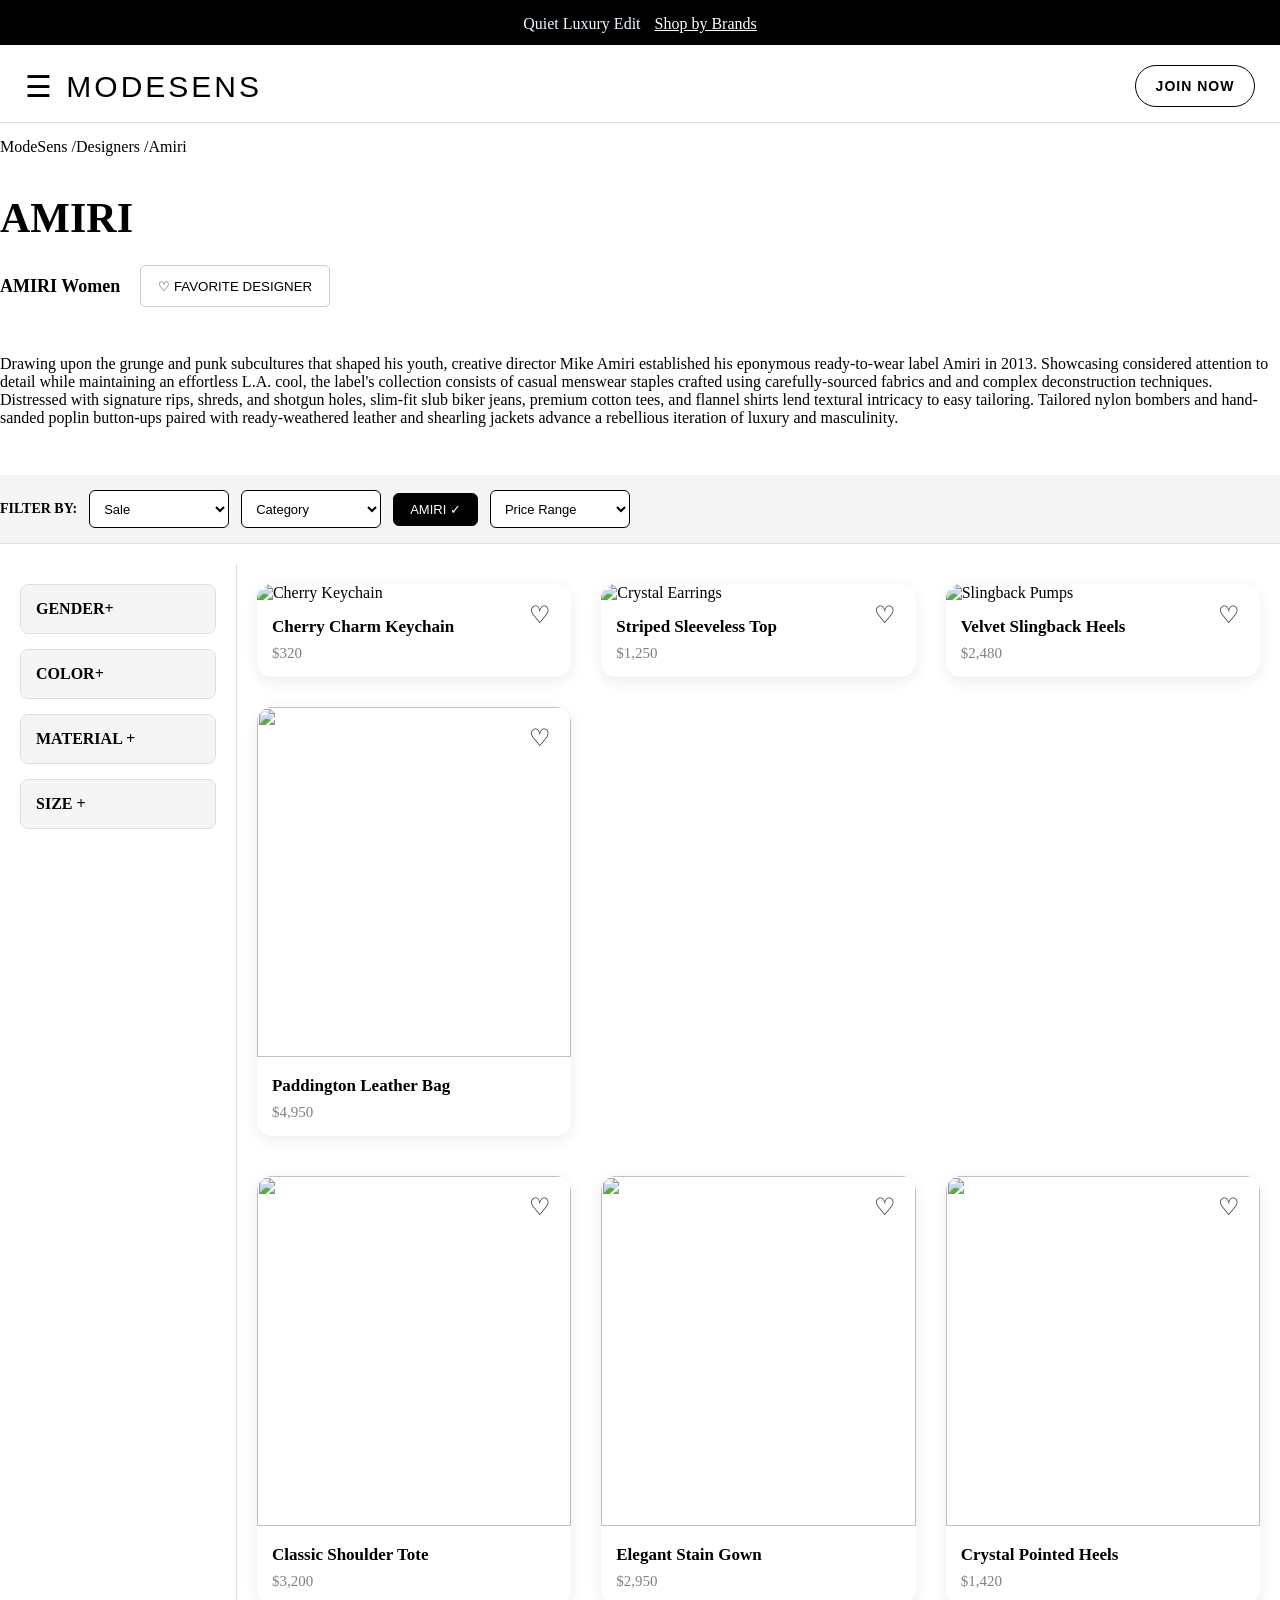
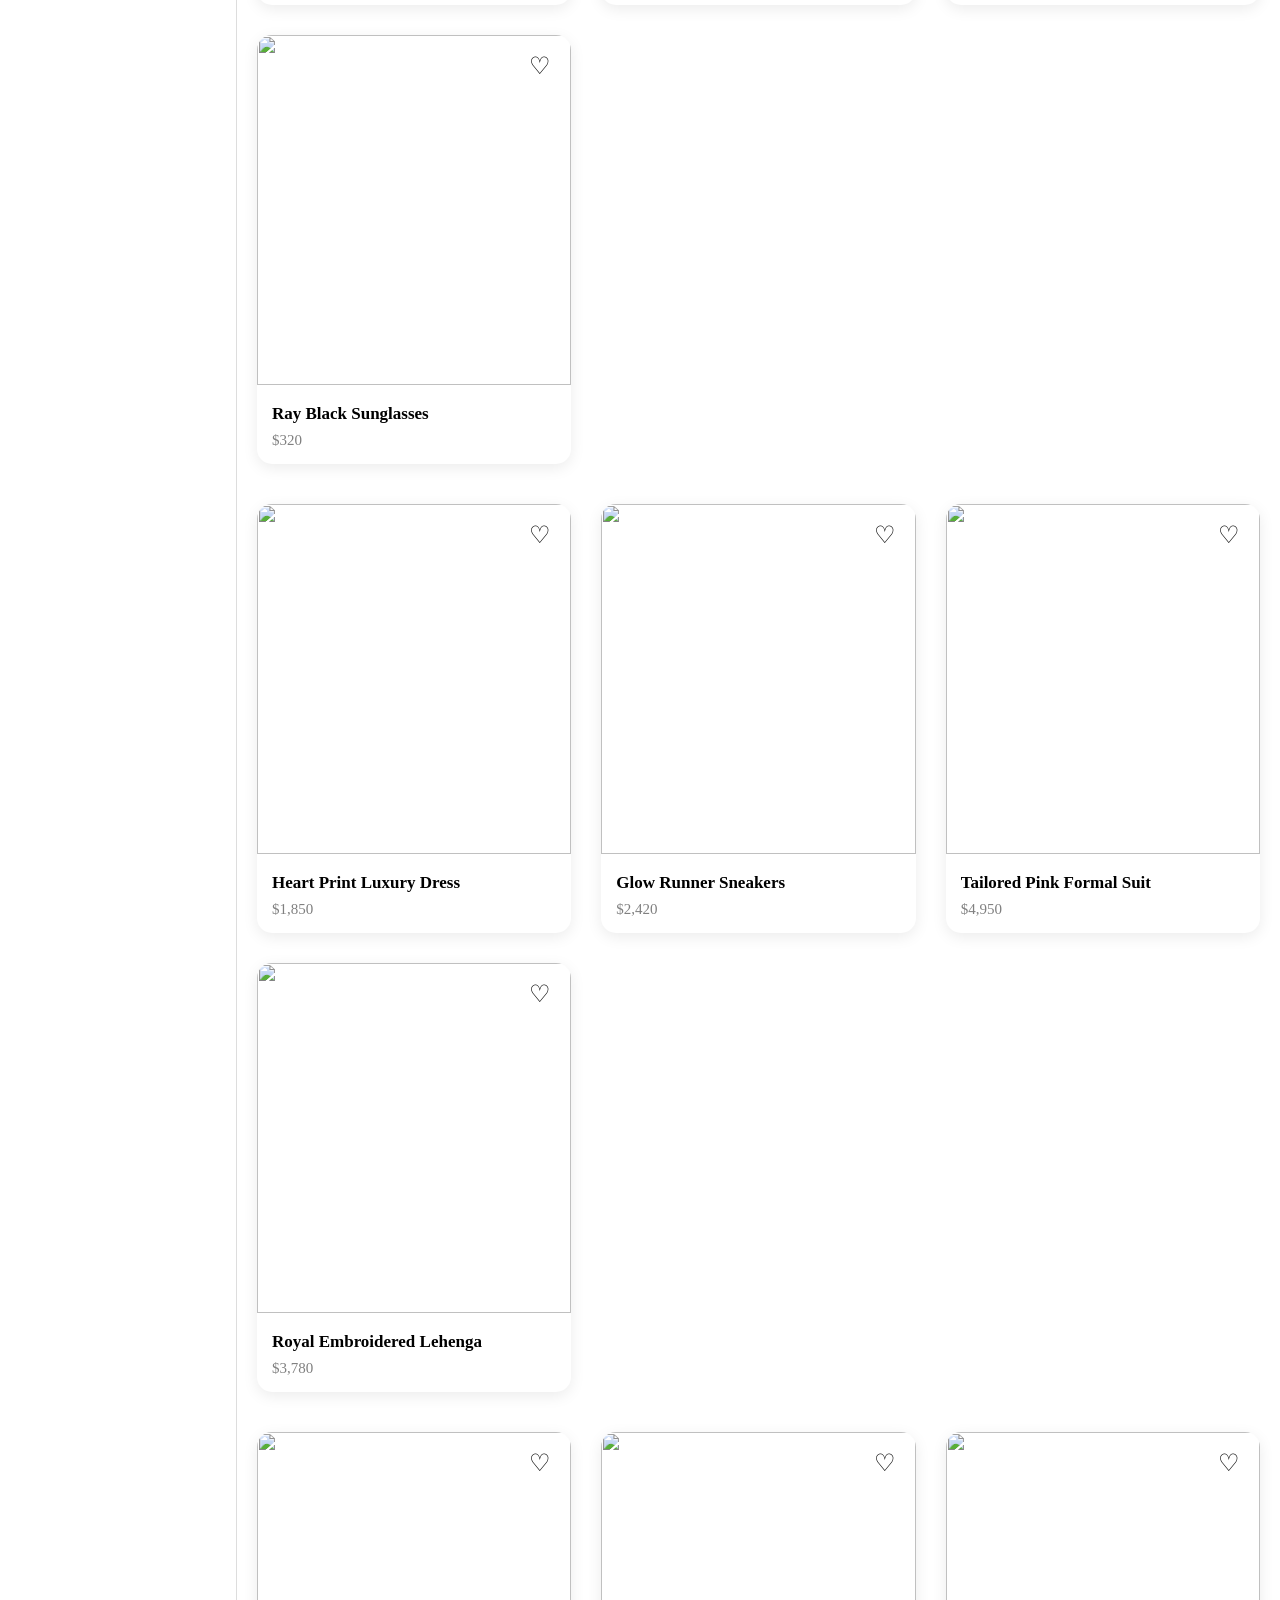
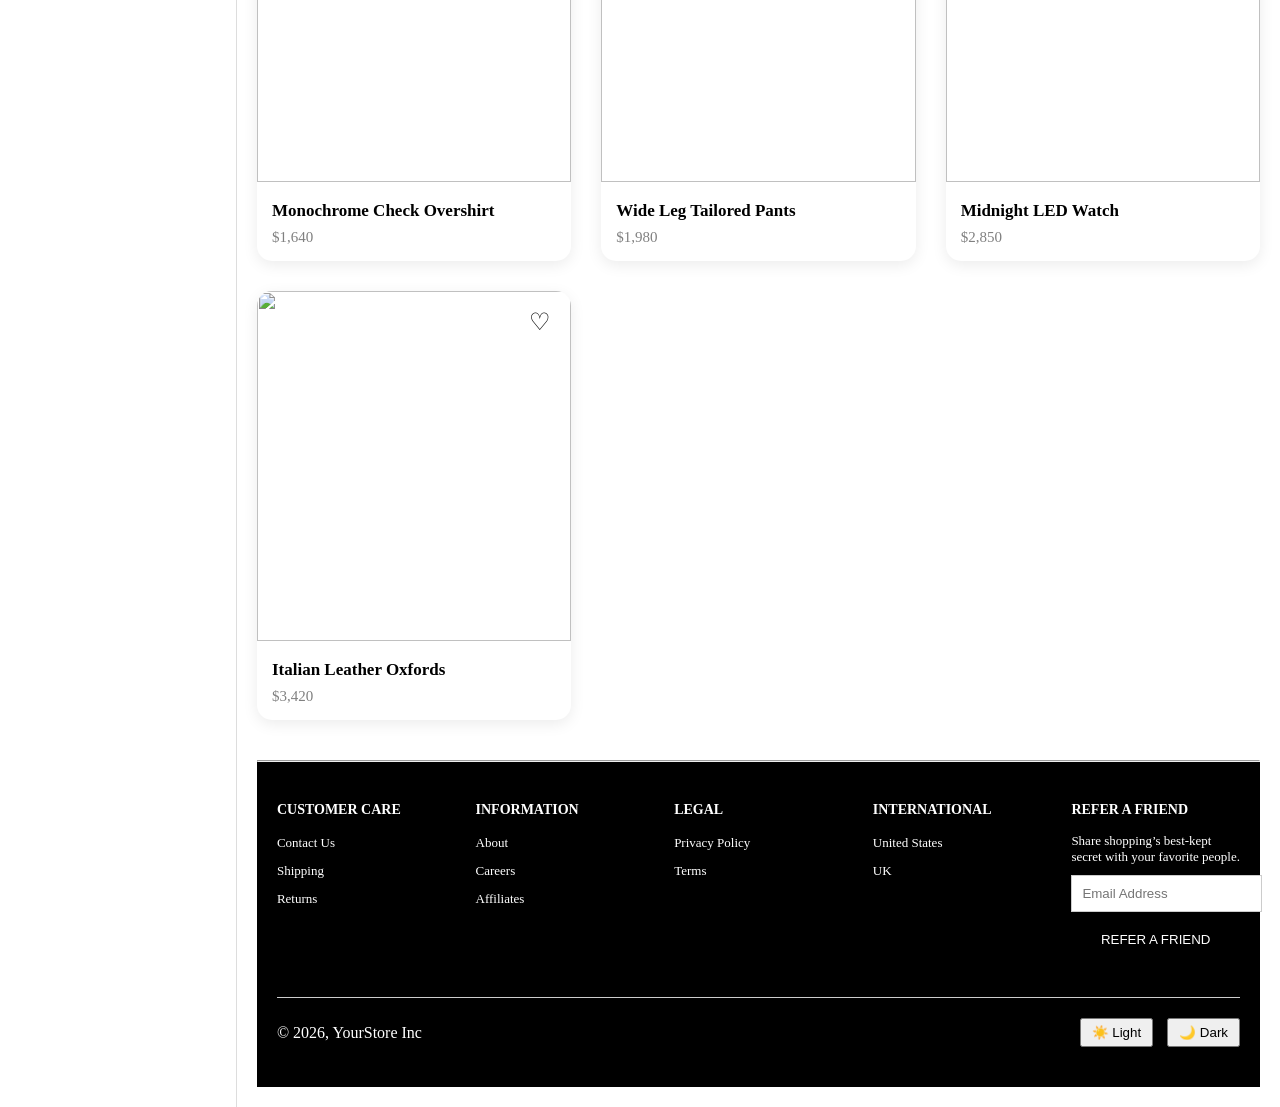
==== Amiri.html @ 914d4da0 "yess, tanisha's work done" ====
<!DOCTYPE html>
<html lang="en">
<head>
    <meta charset="UTF-8">
    <meta name="viewport" content="width=device-width, initial-scale=1.0">
    <title>Document</title>
    <link rel="stylesheet" href="Amiri.css">
</head>
<body>

  <div class="sticky-wrapper">

    <nav>

        <p class="navpara">Quiet Luxury Edit
        <a href="#">Shop by Brands</a>
     </p>  

    </nav>

<section class="header">

    <h2 id="title"> &#9776;  MODESENS </h2>

    <button class="header_btn">
        JOIN NOW
    </button>

</section>



<hr>
<br>
<p>ModeSens /Designers /Amiri</p>

<br>


<div class="brand_section">

    <h1 class="brand_title">AMIRI</h1>

    <div class="top_row">

        <p class="brand_subtitle">AMIRI Women</p>

        <button class="fav_designer">
            ♡ FAVORITE DESIGNER
        </button>

    </div>


    
    <br>
    <p>Drawing upon the grunge and punk subcultures that shaped his youth, creative director Mike Amiri established his eponymous ready-to-wear label Amiri in 2013. Showcasing considered attention to detail while maintaining an effortless L.A. cool, the label's collection consists of casual menswear staples crafted using carefully-sourced fabrics and and complex deconstruction techniques. Distressed with signature rips, shreds, and shotgun holes, slim-fit slub biker jeans, premium cotton tees, and flannel shirts lend textural intricacy to easy tailoring. Tailored nylon bombers and hand-sanded poplin button-ups paired with ready-weathered leather and shearling jackets advance a rebellious iteration of luxury and masculinity.

</p>

<br>

<div class="categories">

    <p class="filter_text">FILTER BY:</p>

    <select class="filter_select">
        <option>Sale</option>
    </select>



    <select class="filter_select">

        <option>Category</option>
    

        <option>Clothing</option>

        <option>Beauty</option>

        <option>Heels</option>

        <option>Bags</option>

        <option>Accessories</option>

        <option>Jewelry</option>

    </select>

    <button class="active_btn">
        AMIRI ✓
    </button>

    <select class="filter_select">
        <option>Price Range</option>
    </select>

</div>
</div>

<div class="page_layout">

    <div class="sidebar">

        <!--GENDER-->
        <div class="filter_box">

        <div class="filter_heading">
            GENDER+
        </div>

        <div class="filter_content">

            <p>Women</p>
            <p>Men</p>
            <p>Kids</p>

        </div>
        </div>

        <!-- COLOR -->

        <div class="filter_box">

            <div class="filter_heading">
                COLOR+
            </div>

             <div class="filter_content">

            <p>Black</p>
            <p>White</p>
            <p>Blue</p>

        </div>
            </div>

 <!-- MATERIAL -->

    <div class="filter_box">

        <div class="filter_heading">
            MATERIAL +
        </div>

        <div class="filter_content">

            <p>Leather</p>
            <p>Cotton</p>
            <p>Denim</p>

        </div>

    </div>

        
    

    <!-- SIZE -->

    <div class="filter_box">

        <div class="filter_heading">
            SIZE +
        </div>

        <div class="filter_content">

            <p>S</p>
            <p>M</p>
            <p>L</p>

        </div>

    </div>

</div>



    <div class="products_section">

        <!-- images here -->
         
        <div class="main_container">

    <div class="img_box">
        <img src="https://encrypted-tbn0.gstatic.com/images?q=tbn:ANd9GcROs5xFj1GM3t4JrykcknWK5y_ohrJI_h_8fQ&s" alt="Cherry Keychain">
         <span class="heart1">&#9825;</span>

         <!-- product info -->
          <div class="product_info">
        <h4>Cherry Charm Keychain</h4>
        <p>$320</p>
    </div>


       
    </div>
    <div class="img_box">
        <img src="https://littleboxindia.com/cdn/shop/files/Collared_V_Neck_Striped_Sleeveless_Top_in_Blue_and_White.webp?v=1769842689" alt="Crystal Earrings">
         <span class="heart1">&#9825;</span>

          <!-- product info -->
          <div class="product_info">
        <h4>Striped Sleeveless Top</h4>
        <p>$1,250</p>
    </div>


    </div>

    <div class="img_box">
        <img src="https://www.mytheresa.com/image/332/376/100/d5/P00762207.jpg" alt="Slingback Pumps">
         <span class="heart1">&#9825;</span>

          <!-- product info -->
          <div class="product_info">
        <h4>Velvet Slingback Heels</h4>
        <p>$2,480</p>
    </div>

    </div>

    <div class="img_box">
        <img src="https://cdna.lystit.com/300/375/tr/photos/luosophy/b800fb7c/chloe--Chloa-Paddington-Shoulder-Bag-With-Oversized-Padlock-And-C-Shaped-Buckles.jpeg" alt="">
         <span class="heart1">&#9825;</span>

          <!-- product info -->
          <div class="product_info">
        <h4>Paddington Leather Bag</h4>
        <p>$4,950</p>
    </div>



    </div>
</div>


<div class="main_container2">
    <div class="img_box">
        <img src="https://m.media-amazon.com/images/I/816oFmBKjgL._AC_UY1000_.jpg" alt="">
         <span class="heart1">&#9825;</span>

          <!-- product info -->
          <div class="product_info">
        <h4>Classic Shoulder Tote</h4>
        <p>$3,200</p>
    </div>

    </div>

    <div class="img_box">
        <img src="https://i.pinimg.com/736x/7e/b9/56/7eb95612792d050a5b003586844e36a4.jpg" alt="">
         <span class="heart1">&#9825;</span>

          <!-- product info -->
          <div class="product_info">
        <h4>Elegant Stain Gown</h4>
        <p>$2,950</p>
    </div>


    </div>

    <div class="img_box">
        <img src="https://m.media-amazon.com/images/I/71nN5jWKtaL._AC_UY900_.jpg" alt="">
         <span class="heart1">&#9825;</span>

          <!-- product info -->
          <div class="product_info">
        <h4>Crystal Pointed Heels</h4>
        <p>$1,420</p>
    </div>


    </div>

    <div class="img_box">
        <img src="https://sunglassworlz.in/cdn/shop/files/chasmawala07-20230513-0026.jpg?v=1733555536" alt="">
         <span class="heart1">&#9825;</span>

          <!-- product info -->
          <div class="product_info">
        <h4>Ray Black Sunglasses</h4>
        <p>$320</p>
    </div>

    </div>
    </div>

    <div class="main_container3">
        <div class="img_box">
            <img src="https://image.hm.com/assets/hm/0c/d1/0cd11f174c5ef6ba47165814c76ba50a42c90b1c.jpg?imwidth=1260" alt="">
            <span class="heart1">&#9825;</span>

             <!-- product info -->
          <div class="product_info">
        <h4>Heart Print Luxury Dress</h4>
        <p>$1,850</p>
    </div>


        </div>

        <div class="img_box">
            <img src="https://encrypted-tbn0.gstatic.com/images?q=tbn:ANd9GcTahLPi9new7GdJ2c7-bC_ths7aFDbCZ439cg&s" alt="">
            <span class="heart1">&#9825;</span>

             <!-- product info -->
          <div class="product_info">
        <h4>Glow Runner Sneakers</h4>
        <p>$2,420</p>
    </div>


        </div>

        <div class="img_box">
            <img src="https://tiimg.tistatic.com/fp/1/008/587/comfortable-kids-boys-suits-for-party-wear-004.jpg" alt="">
            <span class="heart1">&#9825;</span>

             <!-- product info -->
          <div class="product_info">
        <h4>Tailored Pink Formal Suit</h4>
        <p>$4,950</p>
    </div>

        </div>

        <div class="img_box">
            <img src="https://www.fayonkids.com/cdn/shop/files/manufactured-by-fayon-kids-noida-u-p-baby-pink-embroidered-top-with-plazzo-pant-40923371045120.jpg?v=1756713861&width=533" alt="">
            <span class="heart1">&#9825;</span>

             <!-- product info -->
          <div class="product_info">
        <h4>Royal Embroidered Lehenga</h4>
        <p>$3,780</p>
    </div>

        </div>
        </div>

        <div class="main_container4">
            <div class="img_box">
                <img src="https://rukminim2.flixcart.com/image/909/909/xif0q/shirt/l/t/t/-original-imahjytwxbcfjtfx.jpeg?q=90" alt="">
                <span class="heart1">&#9825;</span>

                 <!-- product info -->
          <div class="product_info">
        <h4>Monochrome Check Overshirt</h4>
    <p>$1,640</p>

    </div>

            </div>

            <div class="img_box">
                <img src="https://campussutra.com/cdn/shop/files/CSMSSTR6054_1-3005_625e0dcb-b909-4343-b082-71911128392a.webp?v=1756725578" alt="">
                 <span class="heart1">&#9825;</span>

                  <!-- product info -->
          <div class="product_info">
                <h4>Wide Leg Tailored Pants</h4>
    <p>$1,980</p>

        
    </div>

            </div>

            <div class="img_box">
                <img src="https://rukminim2.flixcart.com/image/480/640/xif0q/shopsy-watch/4/a/c/1-dyn151-styl-led-oval-watch-khanderaya-boys-girls-original-imahfdd7g7nywmxg.jpeg?q=90" alt="">
                 <span class="heart1">&#9825;</span>

                  <!-- product info -->
          <div class="product_info">
            <h4>Midnight LED Watch</h4>
    <p>$2,850</p>
        
    </div>

            </div>

            <div class="img_box">
                <img src="https://www.solepairs.com/cdn/shop/products/NEG0016-675x850.jpg?v=1667184530" alt="">
                <span class="heart1">&#9825;</span>

                 <!-- product info -->
          <div class="product_info">
             <h4>Italian Leather Oxfords</h4>
    <p>$3,420</p>
        
    </div>

            </div>


        </div>
   <!-- </div>  -->
  <!-- //mode -->
<hr>
  <footer class="footer">
    <div class="footer-container">

      <!-- Column 1 -->
      <div class="footer-col">
        <h4>CUSTOMER CARE</h4>
        <ul>
          <li><a href="#">Contact Us</a></li>
          <li><a href="#">Shipping</a></li>
          <li><a href="#">Returns</a></li>
        </ul>
      </div>

      <!-- Column 2 -->
      <div class="footer-col">
        <h4>INFORMATION</h4>
        <ul>
          <li><a href="#">About</a></li>
          <li><a href="#">Careers</a></li>
          <li><a href="#">Affiliates</a></li>
        </ul>
      </div>

      <!-- Column 3 -->
      <div class="footer-col">
        <h4>LEGAL</h4>
        <ul>
          <li><a href="#">Privacy Policy</a></li>
          <li><a href="#">Terms</a></li>
        </ul>
      </div>

      <!-- Column 4 -->
      <div class="footer-col">
        <h4>INTERNATIONAL</h4>
        <ul>
          <li><a href="#">United States</a></li>
          <li><a href="#">UK</a></li>
        </ul>
      </div>

      <!-- Column 5 (Newsletter) -->
      <div class="footer-col newsletter">
        <h4>REFER A FRIEND</h4>
        <p>Share shopping’s best-kept secret with your favorite people.</p>
        <input type="email" placeholder="Email Address" id="emailInput">
        <button onclick="referFriend()">REFER A FRIEND</button>
      </div>

    </div>

    <!-- Bottom Bar -->
    <div class="footer-bottom">
      <p>© 2026, YourStore Inc</p>

      <div class="theme-toggle">
        <button onclick="setTheme('light')"> ☀️ Light</button>
        <button onclick="setTheme('dark')"> 🌙 Dark</button>
      </div>
    </div>

</div>
  </footer>






    <script src="Amiri.js"></script>

</body>
</html>
---- Amiri.css ----
body{
  overflow-x: hidden;
}

*{
    margin:0%;
    padding: 0;
}

nav{

    position: sticky;

    top: 0;

    z-index: 1000;
}

.navpara{
    background-color: black;

    color: aliceblue;

    text-align: center;

    height: 30px;

    padding-top: 15px;
   
}

.navpara a{

    color: white;

    margin-left: 10px;
}


#title {
  font-family: 'Montserrat', sans-serif;
  font-weight: 300; 
  letter-spacing: 3px;

  color: black;
  font-size: 30px;
  
}

.header{
    display: flex;

    justify-content: space-between;

    align-items: center;

    padding: 15px 25px;
       background-color: white;

    position: sticky;

    top: 50px;

    z-index: 999;

    border-bottom: 1px solid #ddd;
}


.header_btn{
    height: 42px;
    width: 120px;

    border: 1px solid black;
    border-radius: 25px;

    background-color: white;
    color: black;

    font-size: 14px;
    font-weight: bold;
    letter-spacing: 1px;

    cursor: pointer;

    transition: 0.3s;
}


.header_btn:hover{
    background-color: black;
    color: white;
}


 .brand_section{
    display: flex;
    flex-direction: column;
    gap: 15px;
    margin-top: 20px;
}

.top_row{
    display: flex;
    align-items: center;
    gap: 20px;
    margin-top: 8px;
}


.brand_title{
    font-size: 42px;
    font-weight: bold;

    
}

.categories{
    display: flex;

    align-items: center;

    gap: 12px;

    padding: 15px 0;

    background-color: #f5f5f5;

     position: sticky;

    top: 115px;

    z-index: 998;

    border-bottom: 1px solid #ddd;


}







.filter_text{
    font-size: 14px;
    font-weight: bold;
}

.filter_select{
    width: 140px;
    height: 38px;

    background-color: white;
    color: black;

    border: 1px solid black;

    border-radius: 6px;

    padding-left: 10px;

    font-size: 13px;

    outline: none;

    cursor: pointer;
}


.filter_select:hover{
    background-color: black;
    color: white;
}

.filter_select option{
  background-color: white;
    color: black;

}


.active_btn{
    padding: 8px 16px;

    border: 1px solid black;
    border-radius: 6px;

    background-color: black;
    color: white;

    font-size: 13px;

    cursor: pointer;
}


.active_btn:hover{
    background-color: white;
    color: black;
}



.top_row{
    display: flex;
    align-items: center;
    gap: 20px;

    margin-top: 8px;
}


.brand_subtitle{
    font-size: 18px;
    font-weight: bold;
}


.fav_designer{
    height: 42px;
    width: 190px;

    border: 1px solid #ccc;
    border-radius: 5px;

    background-color: white;
    cursor: pointer;
}


.fav_designer:hover{
    background-color: black;
    color: white;
}








.page_layout{
    display: flex;
    margin-top: 20px;
}


.sidebar{
    width: 250px;

    padding: 20px;

    background-color: white;

    border-right: 1px solid #ddd;
}


.filter_box{
    border: 1px solid #ddd;

    border-radius: 8px;

    margin-bottom: 15px;

    overflow: hidden;
}


.filter_heading{
    padding: 15px;

    background-color: #f5f5f5;

    font-weight: bold;

    cursor: pointer;

    transition: 0.3s;
}


.filter_heading:hover{
    background-color: black;
    color: white;
}


.filter_content{
    display: none;

    padding: 15px;
}


.filter_content p{
    margin-bottom: 10px;

    cursor: pointer;
}


.filter_content p:hover{
    color: gray;
}



.products_section{
    width: 100%;
    padding: 20px;
}

.main_container,
.main_container2,
.main_container3,
.main_container4{

    display: grid;

    grid-template-columns: repeat(auto-fit, minmax(250px,1fr));

    gap: 30px;

    margin-bottom: 40px;
}


.img_box{

    background-color: white;

    border-radius: 15px;

    overflow: hidden;

    position: relative;

    transition: 0.3s;

    box-shadow: 0 4px 15px rgba(0,0,0,0.08);
}


.img_box:hover{
    transform: translateY(-8px);
}


.img_box img{

    width: 100%;

    height: 350px;

    object-fit: cover;

    transition: 0.4s;
}


.img_box:hover img{
    transform: scale(1.06);
}



.product_info{
    padding: 15px;
}


.product_info h4{

    font-size: 17px;

    margin-bottom: 8px;
}


.product_info p{

    color: gray;

    font-size: 15px;
}



.heart1{

    position: absolute;

    top: 12px;
    right: 12px;

    width: 38px;
    height: 38px;

    border-radius: 50%;

    background-color: rgba(255,255,255,0.9);

    display: flex;

    justify-content: center;

    align-items: center;

    cursor: pointer;

    font-size: 24px;

    transition: 0.3s;
}


.heart1:hover{
    transform: scale(1.1);
}


.heart1.active{
    color: red;
}



/* footer */
.footer {
   background:black;
   padding: 40px 20px;
   color:white;
 }

 .footer-container {
   display: grid;
   grid-template-columns: repeat(5, 1fr);
   gap: 30px;
 }

 .footer-col h4 {
   font-size: 14px;
   margin-bottom: 15px;
   font-weight: bold;
 }

 .footer-col ul {
   list-style: none;
   padding: 0;
 }

 .footer-col ul li {
   margin-bottom: 10px;
 }

 .footer-col ul li a {
   text-decoration: none;
   color:white;
   font-size: 13px;
 }

 .footer-col ul li a:hover {
   text-decoration: underline;
 }

 /* Newsletter */
 .newsletter p {
   font-size: 13px;
   margin-bottom: 10px;
 }

 .newsletter input {
   width: 100%;
   padding: 10px;
   margin-bottom: 10px;
   border: 1px solid #ccc;
 }

 .newsletter button {
   width: 100%;
   padding: 10px;
   background: black;
   color: white;
   border: none;
   cursor: pointer;
 }

 /* Bottom */
 .footer-bottom {
   margin-top: 40px;
   display: flex;
   justify-content: space-between;
   align-items: center;
   border-top: 1px solid #ccc;
   padding-top: 20px;
 }

 .theme-toggle button {
   margin-left: 10px;
   padding: 5px 10px;
   cursor: pointer;
 }

 /* Dark mode */
 body.dark {
   background: #111;;
   color: white;
 }

 body.dark .footer {
   background: #1a1a1a;
 }

 body.dark a {
   color: #ddd;
 }

 /* Responsive */
 @media (max-width: 900px) {
   .footer-container {
     grid-template-columns: repeat(2, 1fr);
   }
 }

 @media (max-width: 500px) {
   .footer-container {
     grid-template-columns: 1fr;
   }
 }
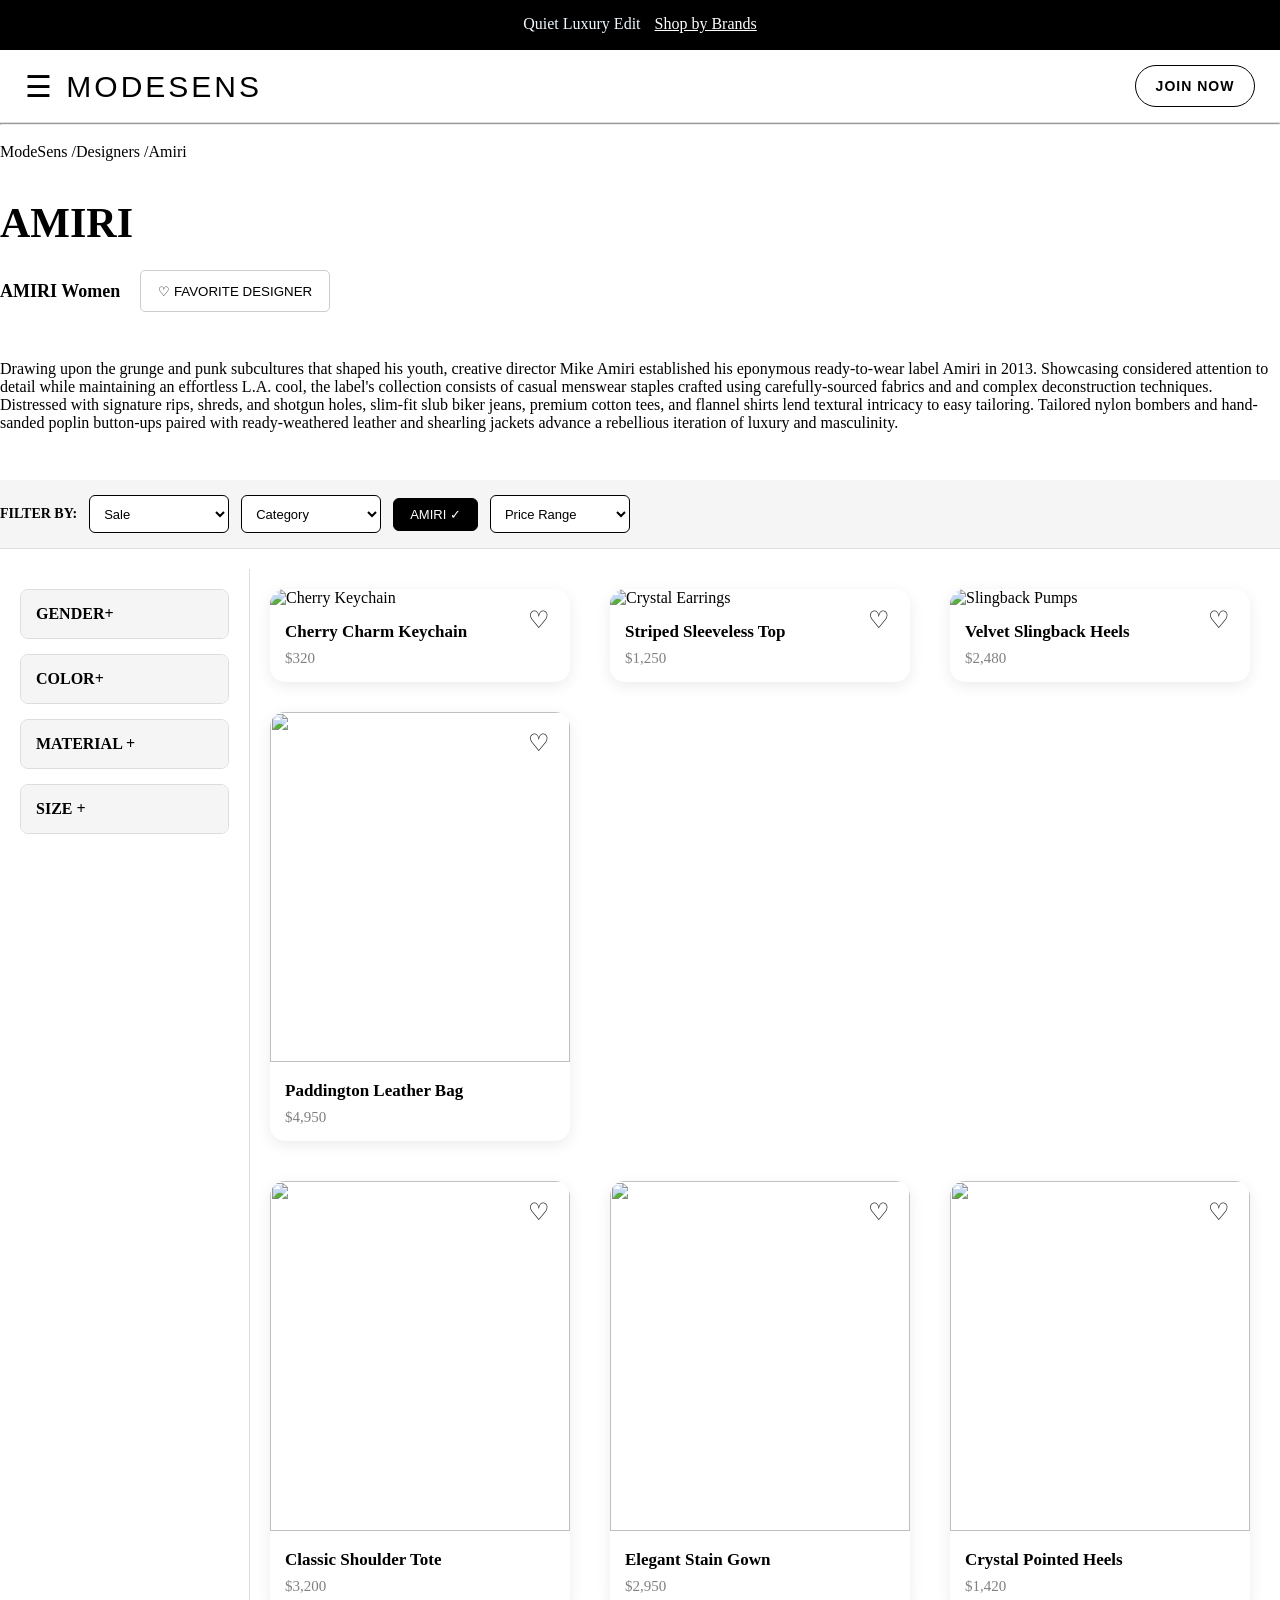
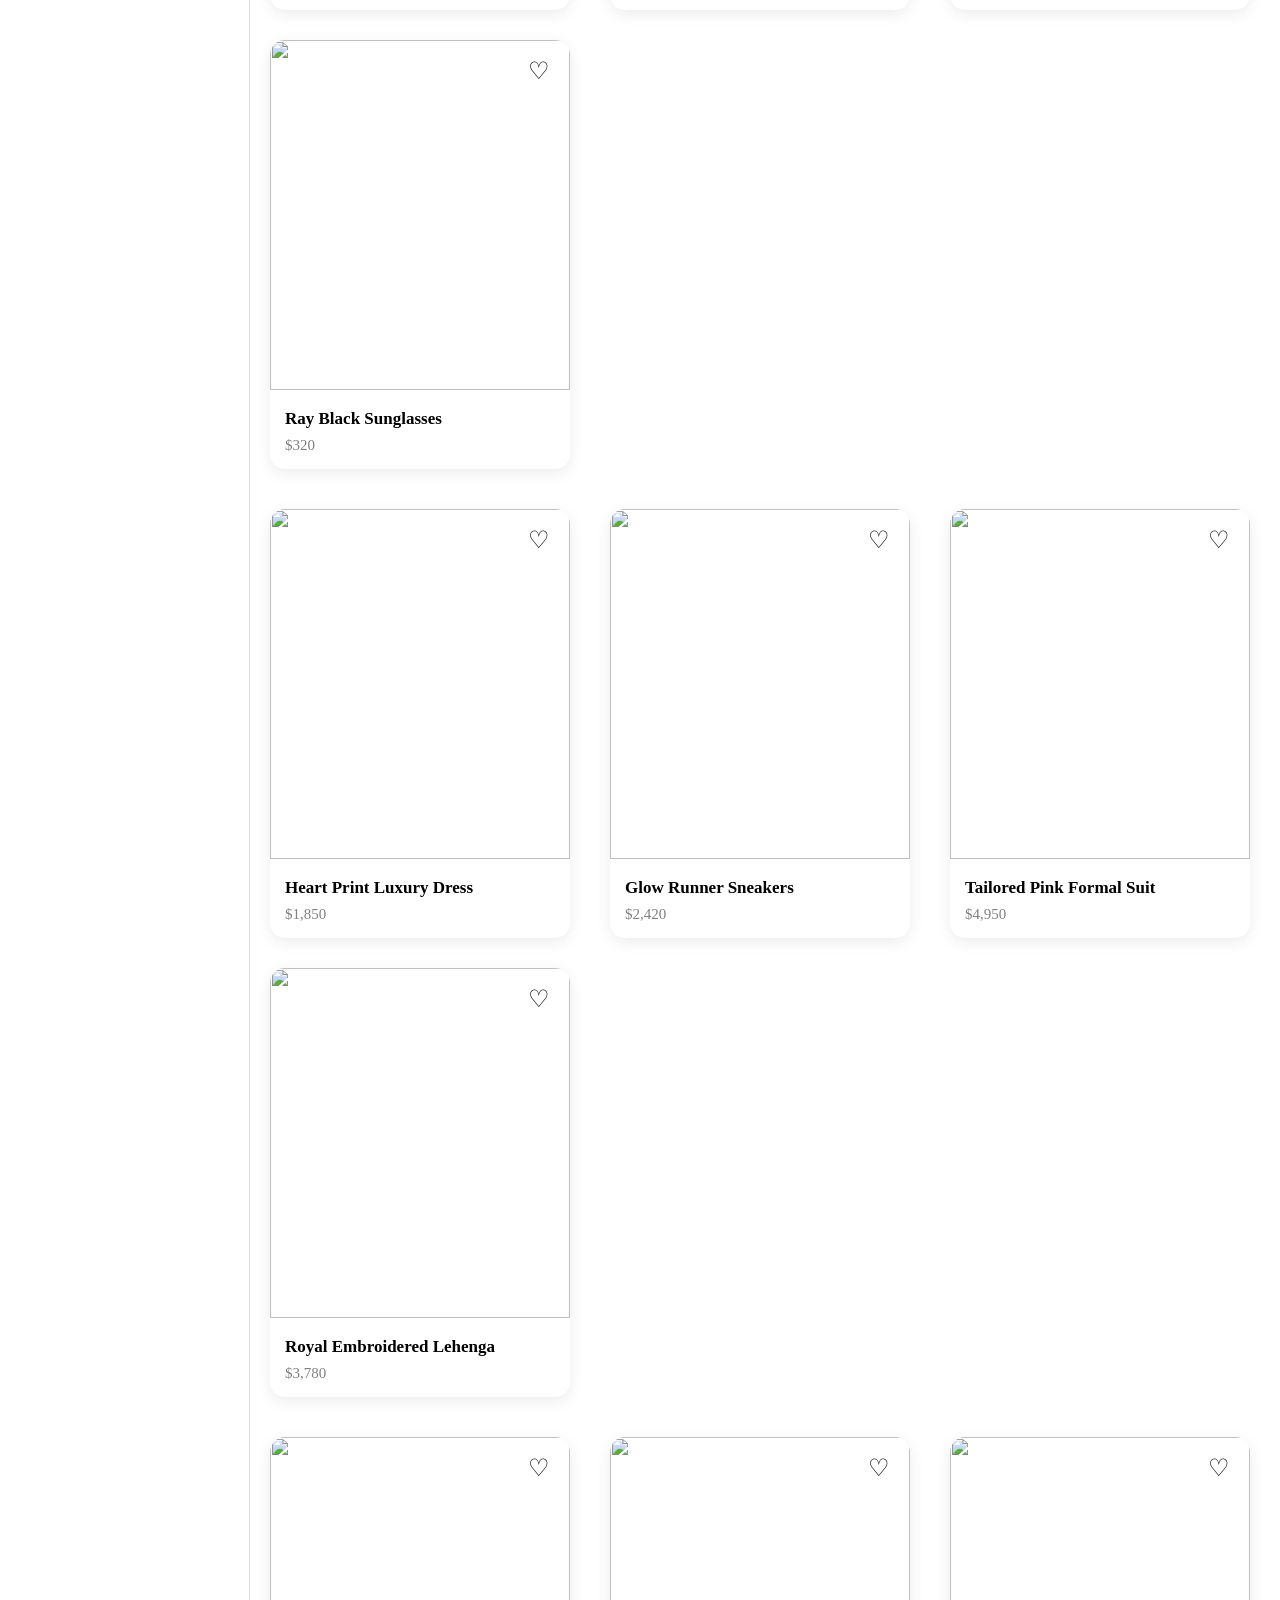
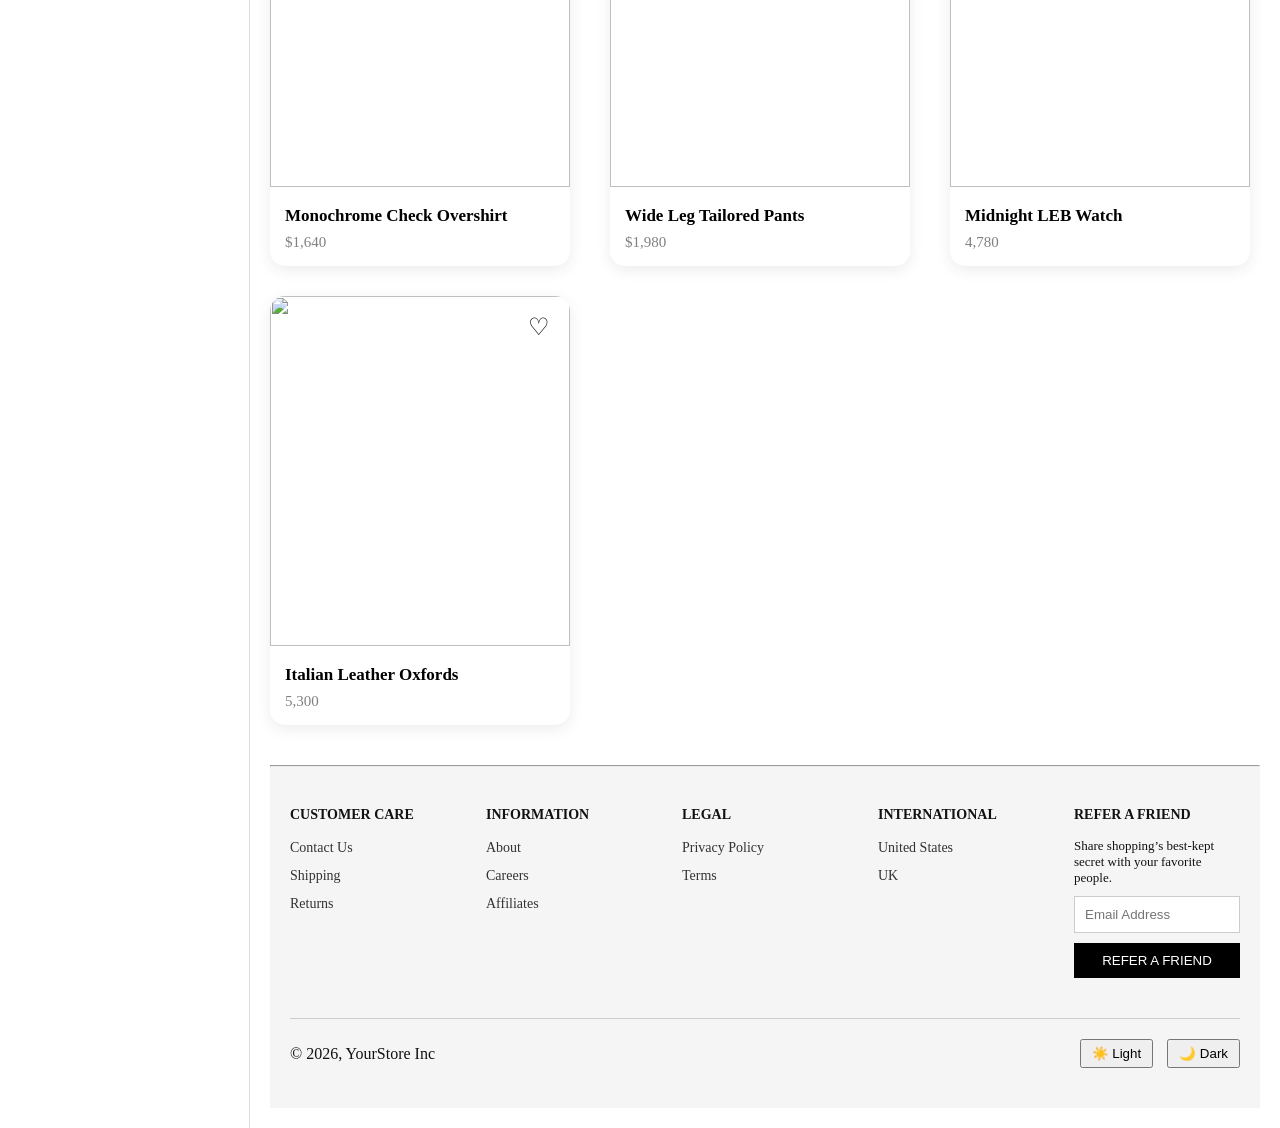
==== commit 3a3a97a0: "tanisha complete" ====
--- a/Amiri.html
+++ b/Amiri.html
@@ -13,7 +13,7 @@
     <nav>
 
         <p class="navpara">Quiet Luxury Edit
-        <a href="#">Shop by Brands</a>
+        <a href="https://www.instagram.com/amiri/">Shop by Brands</a>
      </p>  
 
     </nav>
@@ -66,6 +66,12 @@
 
     <select class="filter_select">
         <option>Sale</option>
+        <option>Up to 20% off</option>
+        <option>Up to 30% off</option>
+        <option>Up to 40% off</option>
+        <option>Up to 70% off</option>
+        <option>Up to 80% off</option>
+
     </select>
 
 
@@ -95,6 +101,12 @@
 
     <select class="filter_select">
         <option>Price Range</option>
+        <option>Price Range</option>
+        <option value="0-500">Under ₹500</option>
+        <option value="500-1000">₹500 - ₹1000</option>
+        <option value="1000-3000">₹1000 - ₹3000</option>
+        <option value="3000-5000">₹3000 - ₹5000</option>
+        <option value="5000+">₹5000+</option>
     </select>
 
 </div>
@@ -113,9 +125,14 @@
 
         <div class="filter_content">
 
-            <p>Women</p>
+            <!-- <p>Women</p>
             <p>Men</p>
-            <p>Kids</p>
+            <p>Kids</p> -->
+            <p class="gender_filter" data-gender="women">Women</p>
+
+<p class="gender_filter" data-gender="men">Men</p>
+
+<p class="gender_filter" data-gender="kids">Kids</p>
 
         </div>
         </div>
@@ -130,9 +147,18 @@
 
              <div class="filter_content">
 
-            <p>Black</p>
-            <p>White</p>
-            <p>Blue</p>
+            <p class="color_filter" data-color="black">Black</p>
+
+            <p class="color_filter" data-color="white">White</p>
+
+            <p class="color_filter" data-color="blue">Blue</p>
+
+            <p class="color_filter" data-color="pink">Pink</p>
+
+            <p class="color_filter" data-color="silver">Silver</p>
+
+            <p class="color_filter" data-color="red">Red</p>
+
 
         </div>
             </div>
@@ -186,7 +212,10 @@
          
         <div class="main_container">
 
-    <div class="img_box">
+    <div class="img_box"
+         data-gender="women"
+         data-color="red">
+
         <img src="https://encrypted-tbn0.gstatic.com/images?q=tbn:ANd9GcROs5xFj1GM3t4JrykcknWK5y_ohrJI_h_8fQ&s" alt="Cherry Keychain">
          <span class="heart1">&#9825;</span>
 
@@ -199,7 +228,10 @@
 
        
     </div>
-    <div class="img_box">
+    <div class="img_box"
+         data-gender="women"
+         data-color="blue">
+
         <img src="https://littleboxindia.com/cdn/shop/files/Collared_V_Neck_Striped_Sleeveless_Top_in_Blue_and_White.webp?v=1769842689" alt="Crystal Earrings">
          <span class="heart1">&#9825;</span>
 
@@ -212,7 +244,10 @@
 
     </div>
 
-    <div class="img_box">
+    <div class="img_box"
+         data-gender="women"
+         data-color="black">
+         
         <img src="https://www.mytheresa.com/image/332/376/100/d5/P00762207.jpg" alt="Slingback Pumps">
          <span class="heart1">&#9825;</span>
 
@@ -224,7 +259,10 @@
 
     </div>
 
-    <div class="img_box">
+    <div class="img_box"
+         data-gender="women"
+         data-color="black">
+
         <img src="https://cdna.lystit.com/300/375/tr/photos/luosophy/b800fb7c/chloe--Chloa-Paddington-Shoulder-Bag-With-Oversized-Padlock-And-C-Shaped-Buckles.jpeg" alt="">
          <span class="heart1">&#9825;</span>
 
@@ -240,7 +278,10 @@
 </div>
 
 
-<div class="main_container2">
+<div class="main_container2"
+     data-gender="women"
+     data-color="white">
+
     <div class="img_box">
         <img src="https://m.media-amazon.com/images/I/816oFmBKjgL._AC_UY1000_.jpg" alt="">
          <span class="heart1">&#9825;</span>
@@ -253,12 +294,16 @@
 
     </div>
 
-    <div class="img_box">
+    <div class="img_box"
+         data-gender="women"
+         data-color="white">
+
         <img src="https://i.pinimg.com/736x/7e/b9/56/7eb95612792d050a5b003586844e36a4.jpg" alt="">
          <span class="heart1">&#9825;</span>
 
           <!-- product info -->
-          <div class="product_info">
+          <div class="product_info"
+               data-gender="women">
         <h4>Elegant Stain Gown</h4>
         <p>$2,950</p>
     </div>
@@ -266,7 +311,10 @@
 
     </div>
 
-    <div class="img_box">
+    <div class="img_box"
+         data-gender="women"
+         data-color="silver">
+
         <img src="https://m.media-amazon.com/images/I/71nN5jWKtaL._AC_UY900_.jpg" alt="">
          <span class="heart1">&#9825;</span>
 
@@ -280,11 +328,14 @@
     </div>
 
     <div class="img_box">
+
         <img src="https://sunglassworlz.in/cdn/shop/files/chasmawala07-20230513-0026.jpg?v=1733555536" alt="">
          <span class="heart1">&#9825;</span>
 
           <!-- product info -->
-          <div class="product_info">
+          <div class="product_info"
+               data-color="black">
+
         <h4>Ray Black Sunglasses</h4>
         <p>$320</p>
     </div>
@@ -292,7 +343,10 @@
     </div>
     </div>
 
-    <div class="main_container3">
+    <div class="main_container3"
+         data-gender="kids"
+         data-color="white">
+
         <div class="img_box">
             <img src="https://image.hm.com/assets/hm/0c/d1/0cd11f174c5ef6ba47165814c76ba50a42c90b1c.jpg?imwidth=1260" alt="">
             <span class="heart1">&#9825;</span>
@@ -306,7 +360,10 @@
 
         </div>
 
-        <div class="img_box">
+        <div class="img_box"
+             data-gender="kids"
+             data-color="white">
+
             <img src="https://encrypted-tbn0.gstatic.com/images?q=tbn:ANd9GcTahLPi9new7GdJ2c7-bC_ths7aFDbCZ439cg&s" alt="">
             <span class="heart1">&#9825;</span>
 
@@ -319,7 +376,10 @@
 
         </div>
 
-        <div class="img_box">
+        <div class="img_box"
+             data-gender="kids"
+             data-color="pink">
+
             <img src="https://tiimg.tistatic.com/fp/1/008/587/comfortable-kids-boys-suits-for-party-wear-004.jpg" alt="">
             <span class="heart1">&#9825;</span>
 
@@ -331,7 +391,10 @@
 
         </div>
 
-        <div class="img_box">
+        <div class="img_box"
+             data-gender="kids"
+             data-color="pink">
+
             <img src="https://www.fayonkids.com/cdn/shop/files/manufactured-by-fayon-kids-noida-u-p-baby-pink-embroidered-top-with-plazzo-pant-40923371045120.jpg?v=1756713861&width=533" alt="">
             <span class="heart1">&#9825;</span>
 
@@ -344,7 +407,11 @@
         </div>
         </div>
 
-        <div class="main_container4">
+        <div class="main_container4"
+             data-gender="men"
+             data-color="black"
+             data-color="white">
+
             <div class="img_box">
                 <img src="https://rukminim2.flixcart.com/image/909/909/xif0q/shirt/l/t/t/-original-imahjytwxbcfjtfx.jpeg?q=90" alt="">
                 <span class="heart1">&#9825;</span>
@@ -358,7 +425,10 @@
 
             </div>
 
-            <div class="img_box">
+            <div class="img_box"
+                 data-gender="men"
+                 data-color="white">
+
                 <img src="https://campussutra.com/cdn/shop/files/CSMSSTR6054_1-3005_625e0dcb-b909-4343-b082-71911128392a.webp?v=1756725578" alt="">
                  <span class="heart1">&#9825;</span>
 
@@ -372,28 +442,35 @@
 
             </div>
 
-            <div class="img_box">
+            <div class="img_box"
+                 data-gender="men"
+                 data-color="black">
+
                 <img src="https://rukminim2.flixcart.com/image/480/640/xif0q/shopsy-watch/4/a/c/1-dyn151-styl-led-oval-watch-khanderaya-boys-girls-original-imahfdd7g7nywmxg.jpeg?q=90" alt="">
                  <span class="heart1">&#9825;</span>
 
                   <!-- product info -->
           <div class="product_info">
-            <h4>Midnight LED Watch</h4>
-    <p>$2,850</p>
+            <h4>Midnight LEB Watch</h4>
+            <p>4,780</p>
+            
         
     </div>
 
             </div>
 
-            <div class="img_box">
+            <div class="img_box"
+                 data-gender="men"
+                 data-color="black">
+
                 <img src="https://www.solepairs.com/cdn/shop/products/NEG0016-675x850.jpg?v=1667184530" alt="">
                 <span class="heart1">&#9825;</span>
 
                  <!-- product info -->
           <div class="product_info">
-             <h4>Italian Leather Oxfords</h4>
-    <p>$3,420</p>
-        
+            <h4>Italian Leather Oxfords</h4>
+            <p>5,300</p>
+       
     </div>
 
             </div>
--- a/Amiri.css
+++ b/Amiri.css
@@ -5,6 +5,8 @@
 *{
     margin:0%;
     padding: 0;
+
+    box-sizing: border-box;
 }
 
 nav{
@@ -23,7 +25,7 @@
 
     text-align: center;
 
-    height: 30px;
+    height: 50px;
 
     padding-top: 15px;
    
@@ -36,6 +38,26 @@
     margin-left: 10px;
 }
 
+/* HEADER */
+
+.header{
+    display: flex;
+
+    justify-content: space-between;
+
+    align-items: center;
+
+    padding: 15px 25px;
+       background-color: white;
+
+    position: sticky;
+
+    top: 50px;
+
+    z-index: 999;
+
+    border-bottom: 1px solid #ddd;
+}
 
 #title {
   font-family: 'Montserrat', sans-serif;
@@ -47,25 +69,6 @@
   
 }
 
-.header{
-    display: flex;
-
-    justify-content: space-between;
-
-    align-items: center;
-
-    padding: 15px 25px;
-       background-color: white;
-
-    position: sticky;
-
-    top: 50px;
-
-    z-index: 999;
-
-    border-bottom: 1px solid #ddd;
-}
-
 
 .header_btn{
     height: 42px;
@@ -93,10 +96,15 @@
 }
 
 
+/* brand_section */
+
  .brand_section{
     display: flex;
+
     flex-direction: column;
+
     gap: 15px;
+
     margin-top: 20px;
 }
 
@@ -115,6 +123,30 @@
     
 }
 
+.brand_subtitle{
+    font-size: 18px;
+    font-weight: bold;
+}
+
+.fav_designer{
+    height: 42px;
+    width: 190px;
+
+    border: 1px solid #ccc;
+    border-radius: 5px;
+
+    background-color: white;
+    cursor: pointer;
+}
+
+
+.fav_designer:hover{
+    background-color: black;
+    color: white;
+}
+
+/* FILTER BAR */
+
 .categories{
     display: flex;
 
@@ -136,11 +168,6 @@
 
 
 }
-
-
-
-
-
 
 
 .filter_text{
@@ -148,6 +175,7 @@
     font-weight: bold;
 }
 
+
 .filter_select{
     width: 140px;
     height: 38px;
@@ -202,45 +230,7 @@
 }
 
 
-
-.top_row{
-    display: flex;
-    align-items: center;
-    gap: 20px;
-
-    margin-top: 8px;
-}
-
-
-.brand_subtitle{
-    font-size: 18px;
-    font-weight: bold;
-}
-
-
-.fav_designer{
-    height: 42px;
-    width: 190px;
-
-    border: 1px solid #ccc;
-    border-radius: 5px;
-
-    background-color: white;
-    cursor: pointer;
-}
-
-
-.fav_designer:hover{
-    background-color: black;
-    color: white;
-}
-
-
-
-
-
-
-
+/* layout */
 
 .page_layout{
     display: flex;
@@ -248,6 +238,8 @@
 }
 
 
+/* SIDEBAR */
+
 .sidebar{
     width: 250px;
 
@@ -308,9 +300,11 @@
 }
 
 
+/* PRODUCTS */
 
 .products_section{
-    width: 100%;
+    flex : 1;
+
     padding: 20px;
 }
 
@@ -321,7 +315,9 @@
 
     display: grid;
 
-    grid-template-columns: repeat(auto-fit, minmax(250px,1fr));
+    grid-template-columns: repeat(auto-fit, minmax(250px, 1fr));
+
+    justify-content: start;
 
     gap: 30px;
 
@@ -330,6 +326,10 @@
 
 
 .img_box{
+
+    max-width: 300px;
+
+    width: 100%;
 
     background-color: white;
 
@@ -389,6 +389,7 @@
 }
 
 
+/* HEART */
 
 .heart1{
 
@@ -428,12 +429,12 @@
 }
 
 
-
-/* footer */
-.footer {
-   background:black;
+/* FOOTER */
+
+footer {
+   background: #f5f5f5;
    padding: 40px 20px;
-   color:white;
+   color: #111;
  }
 
  .footer-container {
@@ -446,6 +447,8 @@
    font-size: 14px;
    margin-bottom: 15px;
    font-weight: bold;
+   /* color: white; */
+    color:#111;
  }
 
  .footer-col ul {
@@ -459,15 +462,16 @@
 
  .footer-col ul li a {
    text-decoration: none;
-   color:white;
-   font-size: 13px;
+    color: #333;
+   font-size: 14px;
+   
  }
 
  .footer-col ul li a:hover {
    text-decoration: underline;
  }
 
- /* Newsletter */
+ 
  .newsletter p {
    font-size: 13px;
    margin-bottom: 10px;
@@ -489,7 +493,8 @@
    cursor: pointer;
  }
 
- /* Bottom */
+ /*FOOTER BOTTOM */
+
  .footer-bottom {
    margin-top: 40px;
    display: flex;
@@ -504,37 +509,83 @@
    padding: 5px 10px;
    cursor: pointer;
  }
-
- /* Dark mode */
- body.dark {
-   background: #111;;
-   color: white;
- }
-
- body.dark .footer {
-   background: #1a1a1a;
- }
-
- body.dark a {
-   color: #ddd;
- }
+  
+
+
+ /* mode */
+ 
+    body.dark{
+    background-color: #111;
+    color: white;
+}
+
+
+body.dark .header,
+body.dark .categories,
+body.dark .sidebar,
+body.dark .filter_box,
+body.dark .img_box,
+body.dark footer{
+    background-color: #1a1a1a;
+    
+}
+
+
+body.dark .product_info h4,
+body.dark .product_info p,
+body.dark .filter_heading,
+body.dark .footer-col h4,
+body.dark .footer-col ul li a,
+body.dark .newsletter p,
+body.dark .footer-bottom,
+body.dark .brand_title,
+body.dark .brand_subtitle,
+body.dark p,
+body.dark a{
+    color: white;
+}
+
+
+body.dark .filter_heading{
+    background-color: #222;
+}
+
+
+body.dark .header_btn,
+body.dark .active_btn,
+body.dark .fav_designer,
+body.dark .filter_select{
+    background-color: black;
+    color: white;
+    border: 1px solid white;
+}
+
+body.dark .heart1{
+    background-color: #333;
+    color: white;
+}
+
+body.dark #title{
+    color: white;
+}
+
+
+
+ 
+
 
  /* Responsive */
  @media (max-width: 900px) {
    .footer-container {
-     grid-template-columns: repeat(2, 1fr);
+      grid-template-columns: repeat(2, 1fr);
    }
  }
 
  @media (max-width: 500px) {
    .footer-container {
-     grid-template-columns: 1fr;
+      grid-template-columns: 1fr;
    }
  }
 
 
-
-
-
-
-
+ 
